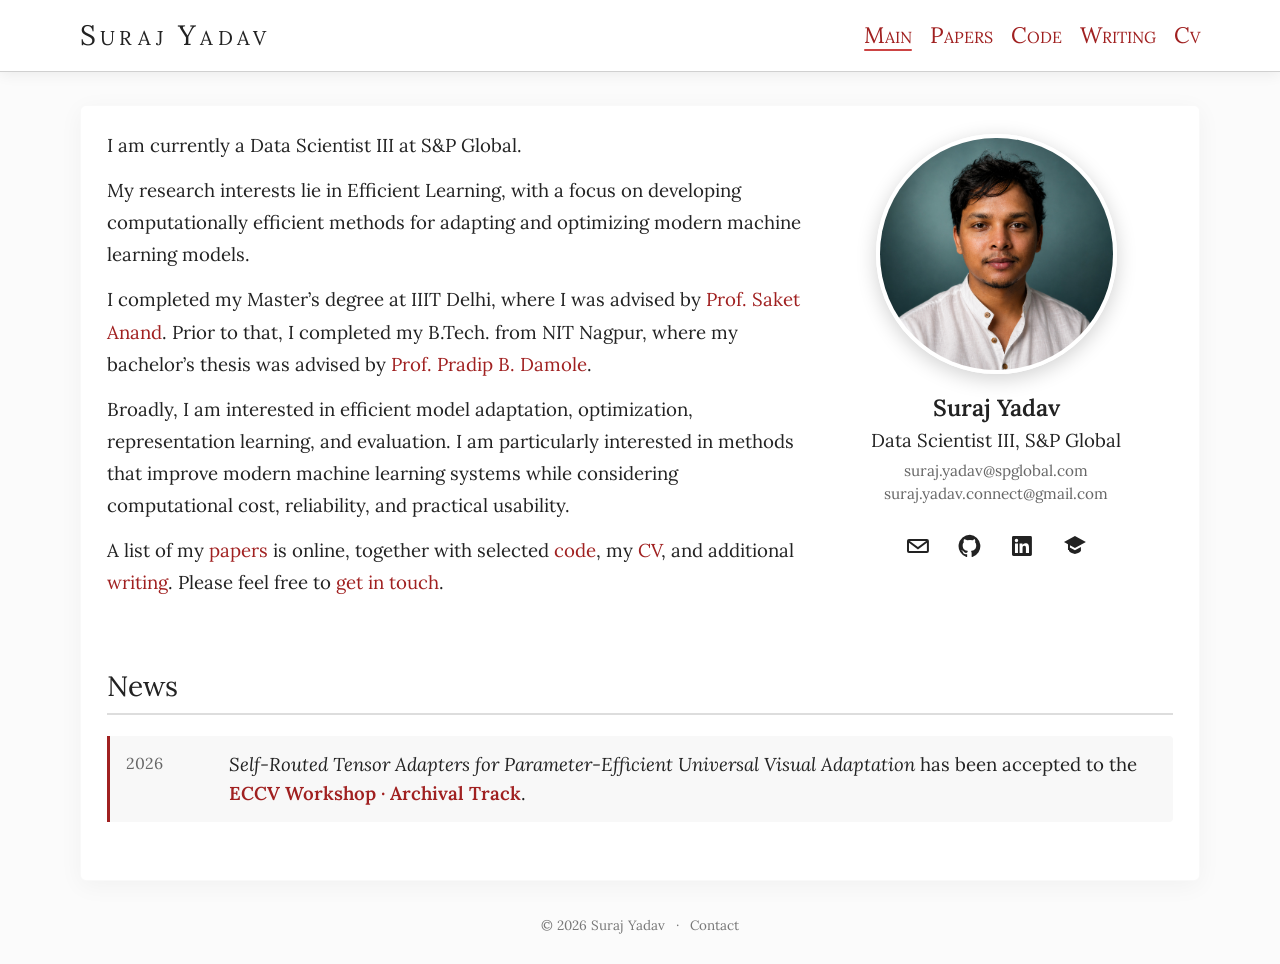
==== index.html @ 041cc7b1 "Update personal research website" ====
<!doctype html>
<html lang="en">
<head>
  <meta charset="UTF-8" />
  <meta name="viewport" content="width=device-width, initial-scale=1.0" />
  <meta name="description" content="Suraj Yadav — Data Scientist III at S&amp;P Global researching efficient machine learning." />
  <title>Suraj Yadav</title>
  <link rel="stylesheet" href="style.css" />
</head>
<body>
<div class="page">
  <script src="header.js"></script>

  <main>
    <section class="home-intro" aria-label="About Suraj Yadav">
      <aside class="home-profile" aria-label="Profile">
        <div class="profile-card">
          <img src="photo.jpg" alt="Suraj Yadav" />
          <strong>Suraj Yadav</strong><br />
          <span class="profile-role">Data Scientist III, S&amp;P Global</span><br />
          <div class="profile-emails">
            <a class="profile-email" href="mailto:suraj.yadav@spglobal.com">suraj.yadav@spglobal.com</a>
            <a class="profile-email" href="mailto:suraj.yadav.connect@gmail.com">suraj.yadav.connect@gmail.com</a>
          </div>

          <div class="profile-links" aria-label="Contact links">
            <a href="mailto:suraj.yadav.connect@gmail.com" aria-label="Email Suraj" data-label="Email">
              <svg viewBox="0 0 24 24" aria-hidden="true"><path d="M3 5h18a2 2 0 0 1 2 2v10a2 2 0 0 1-2 2H3a2 2 0 0 1-2-2V7a2 2 0 0 1 2-2Zm9 8.1L20.2 7H3.8L12 13.1Zm0 2.4L3 8.8V17h18V8.8l-9 6.7Z"/></svg>
            </a>
            <a href="https://github.com/surajyadav-research" target="_blank" rel="noopener noreferrer" aria-label="Suraj on GitHub" data-label="GitHub">
              <svg viewBox="0 0 24 24" aria-hidden="true"><path d="M12 .7a11.5 11.5 0 0 0-3.6 22.4c.6.1.8-.2.8-.6v-2.2c-3.3.7-4-1.4-4-1.4-.5-1.4-1.3-1.7-1.3-1.7-1.1-.7.1-.7.1-.7 1.2.1 1.8 1.2 1.8 1.2 1.1 1.8 2.8 1.3 3.5 1 .1-.8.4-1.3.8-1.6-2.6-.3-5.4-1.3-5.4-5.7 0-1.3.5-2.3 1.2-3.1-.1-.3-.5-1.5.1-3.1 0 0 1-.3 3.2 1.2a11 11 0 0 1 5.8 0C15.8 4.9 17 5.2 17 5.2c.6 1.6.2 2.8.1 3.1.8.8 1.2 1.8 1.2 3.1 0 4.4-2.7 5.4-5.4 5.7.4.4.8 1.1.8 2.2v3.2c0 .4.2.7.8.6A11.5 11.5 0 0 0 12 .7Z"/></svg>
            </a>
            <a href="https://www.linkedin.com/in/suraj-yadav-2b3870202/" target="_blank" rel="noopener noreferrer" aria-label="Suraj on LinkedIn" data-label="LinkedIn">
              <svg viewBox="0 0 24 24" aria-hidden="true"><path d="M20.5 2H3.5A1.5 1.5 0 0 0 2 3.5v17A1.5 1.5 0 0 0 3.5 22h17a1.5 1.5 0 0 0 1.5-1.5v-17A1.5 1.5 0 0 0 20.5 2ZM8 19H5V9.5h3V19ZM6.5 8.2A1.75 1.75 0 1 1 6.5 4.7a1.75 1.75 0 0 1 0 3.5ZM19 19h-3v-4.6c0-1.1 0-2.5-1.6-2.5s-1.8 1.2-1.8 2.4V19h-3V9.5h2.9v1.3h.1a3.2 3.2 0 0 1 2.9-1.6c3.1 0 3.6 2 3.6 4.7V19Z"/></svg>
            </a>
            <a href="https://scholar.google.com/citations?user=UGjOBC4AAAAJ&amp;hl=en" target="_blank" rel="noopener noreferrer" aria-label="Suraj on Google Scholar" data-label="Scholar">
              <svg viewBox="0 0 24 24" aria-hidden="true"><path d="M12 2 1 8l4 2.2V16h2v-4.7L12 14l11-6-11-6Zm-6 11v4.2C7.7 19 9.8 20 12 20s4.3-1 6-2.8V13l-6 3.3L6 13Z"/></svg>
            </a>
          </div>
        </div>
      </aside>

      <div class="prose">
        <p>I am currently a Data Scientist III at S&amp;P Global.</p>
        <p>My research interests lie in Efficient Learning, with a focus on developing computationally efficient methods for adapting and optimizing modern machine learning models.</p>
        <p>I completed my Master’s degree at IIIT Delhi, where I was advised by <a href="https://www.iiitd.ac.in/anands" target="_blank" rel="noopener noreferrer">Prof. Saket Anand</a>. Prior to that, I completed my B.Tech. from NIT Nagpur, where my bachelor’s thesis was advised by <a href="https://vnit.ac.in/engineering/chemical/dr-pradip-b-damole/" target="_blank" rel="noopener noreferrer">Prof. Pradip B. Damole</a>.</p>
        <p>Broadly, I am interested in efficient model adaptation, optimization, representation learning, and evaluation. I am particularly interested in methods that improve modern machine learning systems while considering computational cost, reliability, and practical usability.</p>
        <p>A list of my <a href="research.html">papers</a> is online, together with selected <a href="code.html">code</a>, my <a href="cv.html">CV</a>, and additional <a href="writing.html">writing</a>. Please feel free to <a href="contact.html">get in touch</a>.</p>
      </div>
    </section>

    <section class="section home-news" aria-labelledby="news-heading">
      <h2 class="section-label" id="news-heading">News</h2>
      <ul class="news-list">
        <li>
          <time datetime="2026">2026</time>
          <span><em>Self-Routed Tensor Adapters for Parameter-Efficient Universal Visual Adaptation</em> has been accepted to the <strong class="news-conference">ECCV Workshop · Archival Track</strong>.</span>
        </li>
      </ul>
    </section>
  </main>
</div>
</body>
</html>
---- style.css ----
@import url('https://fonts.googleapis.com/css2?family=Lora:ital,wght@0,400;0,600;1,400&display=swap');

:root {
  --paper: #fbfbfb; --panel: #f8f8f8; --ink: #222; --ink-lt: #333;
  --ink-muted: #666; --rule: #d0d0d0; --accent: #a02020;
  --accent-hover: #c03030; --cream: #fefefe; --cream-dk: #ededed;
  --serif: "Lora", Georgia, serif; --display: "Lora", Georgia, serif;
  --mono: ui-monospace, SFMono-Regular, Menlo, Consolas, monospace;
}

*, *::before, *::after { box-sizing: border-box; }
html { scroll-behavior: smooth; }
body { margin: 0; background: var(--paper); color: var(--ink); font-family: var(--serif); font-size: 14pt; line-height: 1.7; text-rendering: optimizeLegibility; }
a { color: var(--accent); text-decoration: none; }
a:hover { color: var(--accent-hover); }
a:focus-visible, button:focus-visible { outline: 3px solid rgba(160,32,32,.28); outline-offset: 4px; border-radius: 2px; }
img, video { max-width: 100%; }
.page { width: 100%; }
.sr-only { position: absolute; width: 1px; height: 1px; padding: 0; margin: -1px; overflow: hidden; clip: rect(0,0,0,0); white-space: nowrap; border: 0; }

.site-header { width: 100%; min-height: 1.5em; padding: 1em 1.25em; background: rgba(255,255,255,.96); border-bottom: 1px solid var(--rule); box-shadow: 0 2px 14px rgba(0,0,0,.07); position: relative; z-index: 10; }
.site-header-inner { max-width: 60em; margin: 0 auto; display: flex; align-items: center; justify-content: space-between; gap: 2rem; }
.masthead-name { color: var(--ink); font-family: var(--serif); font-size: 1.5em; font-variant: small-caps; letter-spacing: .15em; line-height: 1.2; white-space: nowrap; }
.masthead-name em { color: inherit; font-style: normal; }
.masthead-tagline, .masthead-meta, .top-rule, .top-rule-thin { display: none; }
.site-nav { display: flex; gap: .8em; font-family: var(--serif); font-size: 1.2em; font-variant: small-caps; line-height: 1.2; }
.site-nav a { color: var(--accent); position: relative; }
.site-nav a::before { content: ""; position: absolute; left: 0; bottom: -2px; width: 100%; height: 2px; background: #c44; transform: scaleX(0); transition: transform .3s ease; }
.site-nav a:hover::before, .site-nav a.active::before { transform: scaleX(.99); }
.nav-toggle { display: none; }

main { max-width: 60em; margin: 1.75em auto 0; padding: 1.25em 1.4em 1.6em; background: #fff; border: 1px solid rgba(0,0,0,.025); border-radius: 6px; box-shadow: 0 5px 24px rgba(0,0,0,.045); min-height: 60vh; }
.section { padding: .3em 0 1.5em; }
.section + .section { margin-top: 1.3em; }
.section-label { border-bottom: 2px solid #ddd; padding: .2em 0 .45em; margin-bottom: .75em; font-family: var(--serif); font-size: 1.5em; font-weight: 400; line-height: 1; }
.section-label::after { display: none; }
.prose { max-width: none; color: var(--ink); font-size: 1em; line-height: 1.72; font-style: normal; }
.prose p, p { margin-top: 0; margin-bottom: .7em; }
.prose p + p { text-indent: 0; }
.prose.drop-cap p:first-child::first-letter { all: unset; }

.home-profile { width: 18em; float: right; margin: 0 0 1.25em 1.5em; padding-left: 10px; }
.profile-card { width: 16em; padding: .25em .5em .65em; text-align: center; overflow-wrap: anywhere; }
.profile-card img { display: block; width: 86%; aspect-ratio: 1; object-fit: cover; object-position: center 30%; border: 4px solid #fff; border-radius: 50%; box-shadow: 0 5px 20px rgba(0,0,0,.18); margin: 0 auto .8em; }
.profile-card strong { display: inline-block; margin-top: .1em; font-family: var(--serif); font-size: 1.25em; font-weight: 600; line-height: 1.35; }
.profile-role { font: inherit; white-space: nowrap; }
.profile-emails { margin-top: .18em; }
.profile-email { display: block; color: var(--ink-muted); font-size: .82em; line-height: 1.5; }
.profile-email:hover { color: var(--accent); }
.profile-links { display: flex; align-items: center; justify-content: center; gap: .6em; margin-top: .65em; padding-top: .35em; }
.profile-links a { position: relative; display: grid; place-items: center; width: 2.2em; height: 2.2em; color: var(--ink); border-radius: 50%; transition: color .18s ease, background-color .18s ease, transform .18s ease; }
.profile-links a:hover { color: #fff; background: var(--accent); transform: translateY(-2px); }
.profile-links svg { width: 1.28em; height: 1.28em; fill: currentColor; }
.profile-links a::after { content: attr(data-label); position: absolute; left: 50%; bottom: calc(100% + .5em); transform: translate(-50%, 4px); padding: .22em .5em; color: #fff; background: var(--ink); border-radius: 3px; font-family: var(--serif); font-size: .62em; font-variant: normal; line-height: 1.3; white-space: nowrap; opacity: 0; visibility: hidden; transition: opacity .15s ease, transform .15s ease; pointer-events: none; }
.profile-links a:hover::after, .profile-links a:focus-visible::after { opacity: 1; visibility: visible; transform: translate(-50%, 0); }
.home-intro::after { content: ""; display: table; clear: both; }
.home-intro { min-height: 18em; }

.page-intro { max-width: 48em; margin-bottom: 1.4em; color: var(--ink-lt); }
.list-entry { max-width: 52em; padding: .85em 0 1.15em; border-bottom: 1px solid #ddd; }
.list-entry:last-child { border-bottom: 0; }
.list-entry h2 { margin: 0 0 .15em; font-size: 1.05em; font-weight: 600; }
.list-entry p { margin-bottom: .35em; }
.entry-meta, .dated-entry time { color: var(--ink-muted); font-size: .82em; }
.pending-link { color: var(--ink-muted); font-size: .8em; font-style: italic; }
.dated-entry { display: grid; grid-template-columns: 8em 1fr; gap: 1em; }

.dummy-badge { display: inline-block; margin-bottom: .35em; padding: .06em .48em; color: #6a5715; background: #fff3b5; border: 1px solid #e2ce74; border-radius: 3px; font-family: var(--mono); font-size: .58em; font-weight: 600; letter-spacing: .06em; text-transform: uppercase; vertical-align: middle; }
.year-index { display: flex; align-items: center; flex-wrap: wrap; gap: .65em; margin: 1.2em 0 1.6em; padding: .6em .75em; background: var(--panel); border: 1px solid #e6e6e6; border-radius: 4px; font-size: .86em; }
.year-index span { color: var(--ink-muted); font-variant: small-caps; letter-spacing: .04em; }
.year-index a { padding: .08em .35em; }
.publication-year { scroll-margin-top: 1.5em; }
.publication-year > h2 { margin: 1em 0 .25em; padding-bottom: .25em; border-bottom: 1px solid var(--rule); font-size: 1.25em; font-weight: 400; }
.publication-entry, .code-entry { position: relative; padding: 1em 0 1.25em; border-bottom: 1px solid #e5e5e5; }
.publication-entry { padding-right: 2.7em; }
.publication-entry h3, .code-entry h2, .talk-entry h2, .writing-entry h2 { margin: 0 0 .18em; font-size: 1.04em; line-height: 1.45; }
.publication-entry p, .code-entry p, .talk-entry p, .writing-entry p { margin-bottom: .45em; }
.publication-venue { font-style: italic; }
.publication-authors { color: var(--ink-muted); font-size: .88em; }
.entry-links { display: flex; flex-wrap: wrap; gap: .8em; margin-top: .55em; font-size: .78em; }
.entry-links span { color: var(--ink-muted); font-style: italic; }
.entry-links .primary-paper-link { font-weight: 600; }
.paper-abstract { margin: .7em 0 .9em; }
.paper-abstract summary { position: absolute; top: 1em; right: 0; display: grid; place-items: center; width: 2em; height: 2em; color: var(--accent); background: #fff; border: 1px solid var(--rule); border-radius: 50%; cursor: pointer; list-style: none; transition: color .18s ease, border-color .18s ease, background-color .18s ease, transform .18s ease; }
.paper-abstract summary::-webkit-details-marker { display: none; }
.paper-abstract summary::before { content: "+"; font-family: var(--mono); font-size: 1.15em; line-height: 1; }
.paper-abstract[open] summary::before { content: "−"; }
.paper-abstract summary:hover { color: #fff; background: var(--accent); border-color: var(--accent); transform: translateY(-1px); }
.paper-abstract-content { margin-top: .75em; padding: .7em .8em .25em; background: #fafafa; border-left: 2px solid var(--rule); font-size: .86em; line-height: 1.65; }
.paper-abstract-content h4 { margin: 0 0 .35em; font-size: .88em; font-variant: small-caps; letter-spacing: .04em; }
.paper-abstract-content p:last-child { margin-bottom: .35em; }
.scholar-link { margin-top: 1.4em; }
.entry-heading { display: flex; align-items: baseline; justify-content: space-between; gap: 1em; }
.project-facts { display: flex; flex-wrap: wrap; gap: .5em 1.5em; margin: .75em 0; }
.project-facts div { min-width: 8em; }
.project-facts dt { color: var(--ink-muted); font-size: .7em; font-variant: small-caps; letter-spacing: .06em; }
.project-facts dd { margin: 0; font-size: .84em; }
.code-entry--featured { max-width: 52em; padding: .35em 2.7em 1.25em 0; }
.cv-empty { max-width: 34em; margin: 1em auto; padding: 2em; color: var(--ink-muted); background: var(--panel); border: 1px dashed var(--rule); border-radius: 5px; text-align: center; }
.writing-empty { padding: 2.5em 0 3em; color: var(--rule); font-size: 1.5em; text-align: center; }
.talk-entry, .writing-entry { display: grid; grid-template-columns: 8em 1fr; gap: 1.2em; padding: 1em 0 1.25em; border-bottom: 1px solid #e5e5e5; }
.talk-entry:last-child, .writing-entry:last-child, .code-entry:last-child { border-bottom: 0; }
.talk-date span { display: block; font-size: .92em; }
.talk-date small, .writing-entry time { color: var(--ink-muted); font-size: .72em; line-height: 1.45; }

.now-grid { display: grid; grid-template-columns: 1fr 1fr; gap: 1.2em 2em; }
.now-item-label { font-weight: 600; margin-bottom: .15em; }
.now-item-content { color: var(--ink); font-size: .95em; line-height: 1.65; }
.topic { color: inherit; }
.timeline, .paper-list, .news-list { list-style: none; margin: 0; padding: 0; }
.home-news { clear: both; margin-top: 1.4em; }
.news-list li { display: grid; grid-template-columns: 4.5em 1fr; gap: 1em; padding: .75em .85em; background: var(--panel); border-left: 3px solid var(--accent); border-bottom: 1px solid #eee; border-radius: 0 4px 4px 0; }
.news-list li:last-child { border-bottom: 0; }
.news-list time { color: var(--ink-muted); font-size: .85em; }
.news-list span { line-height: 1.55; }
.news-conference { color: var(--accent); font-weight: 600; }
.tl-item { display: grid; grid-template-columns: 9em 1fr; gap: 1em; padding: .55em 0 1em; border-bottom: 1px solid #eee; }
.tl-dot { display: none; }
.tl-year { color: var(--ink-muted); font-size: .83em; text-align: right; }
.tl-role { font-weight: 600; line-height: 1.4; }
.tl-org { color: var(--accent); font-size: .88em; }
.tl-desc { color: var(--ink-lt); font-size: .9em; line-height: 1.55; }

.paper-list li { display: grid; grid-template-columns: 4em 1fr; gap: 1em; padding: .85em 0 1.1em; border-bottom: 1px solid #e5e5e5; }
.paper-list li:last-child { border-bottom: 0; }
.paper-year { color: var(--ink-muted); font-size: .85em; }
.paper-title { font-size: 1em; font-weight: 600; line-height: 1.5; }
.paper-meta { color: var(--ink-muted); font-size: .86em; line-height: 1.55; }

.contact-block { max-width: 38em; }
.contact-line { display: grid; grid-template-columns: 7em 1fr; padding: .35em 0; border-bottom: 1px solid #eee; }
.contact-key { color: var(--ink-muted); }
.text-link { font-size: .9em; }
.text-link-muted { color: var(--ink-muted); }
.site-footer { max-width: 60em; margin: 0 auto; padding: 2.5em 1em 2em; color: #777; font-size: .72em; text-align: center; }
.site-footer a { color: #777; }
.site-footer a:hover { color: var(--accent); }
.footer-ornament { margin: 0 .8em; }

@media (max-width: 40em) {
  body { font-size: 12pt; }
  .site-header { padding: .9em 1em; }
  .site-header-inner { align-items: center; position: relative; }
  .masthead-name { font-size: 1.25em; letter-spacing: .1em; }
  .nav-toggle { display: flex; width: 2.4em; height: 2.4em; padding: .48em; border: 0; border-radius: 4px; background: transparent; flex-direction: column; justify-content: space-around; cursor: pointer; }
  .nav-toggle span:not(.sr-only) { display: block; width: 100%; height: 2px; background: var(--ink); transition: transform .2s ease, opacity .2s ease; }
  .nav-toggle[aria-expanded="true"] span:nth-child(1) { transform: translateY(6px) rotate(45deg); }
  .nav-toggle[aria-expanded="true"] span:nth-child(2) { opacity: 0; }
  .nav-toggle[aria-expanded="true"] span:nth-child(3) { transform: translateY(-6px) rotate(-45deg); }
  .site-nav { display: none; position: absolute; top: calc(100% + .9em); right: 0; min-width: 10em; padding: .55em .75em; gap: 0; background: #fff; border: 1px solid var(--rule); border-radius: 4px; box-shadow: 0 8px 24px rgba(0,0,0,.12); font-size: 1em; }
  .site-nav.is-open { display: flex; flex-direction: column; }
  .site-nav a { padding: .35em .25em; }
  .site-nav a::before { bottom: .25em; }
  main { margin-top: .8em; padding: .85em 1em 1.2em; border: 0; border-radius: 0; box-shadow: none; }
  .home-profile { float: none; width: 100%; margin: 0 0 1.2em; padding: 0; }
  .profile-card { width: 100%; padding: .8em; }
  .profile-card img { width: min(12em, 65vw); margin: 0 auto .6em; }
  .profile-role { white-space: normal; }
  .dated-entry { grid-template-columns: 1fr; gap: .1em; }
  .talk-entry, .writing-entry { grid-template-columns: 1fr; gap: .25em; }
  .entry-heading { align-items: flex-start; }
  .project-facts { display: grid; grid-template-columns: 1fr 1fr; }
  .now-grid { grid-template-columns: 1fr; }
  .tl-item, .paper-list li, .news-list li { grid-template-columns: 1fr; gap: .1em; }
  .tl-year { text-align: left; }
}

@media (min-width: 40.01em) and (max-width: 68em) {
  .site-header-inner, main { max-width: calc(100% - 2em); }
}

@media (prefers-reduced-motion: reduce) { *, *::before, *::after { scroll-behavior: auto !important; transition: none !important; } }
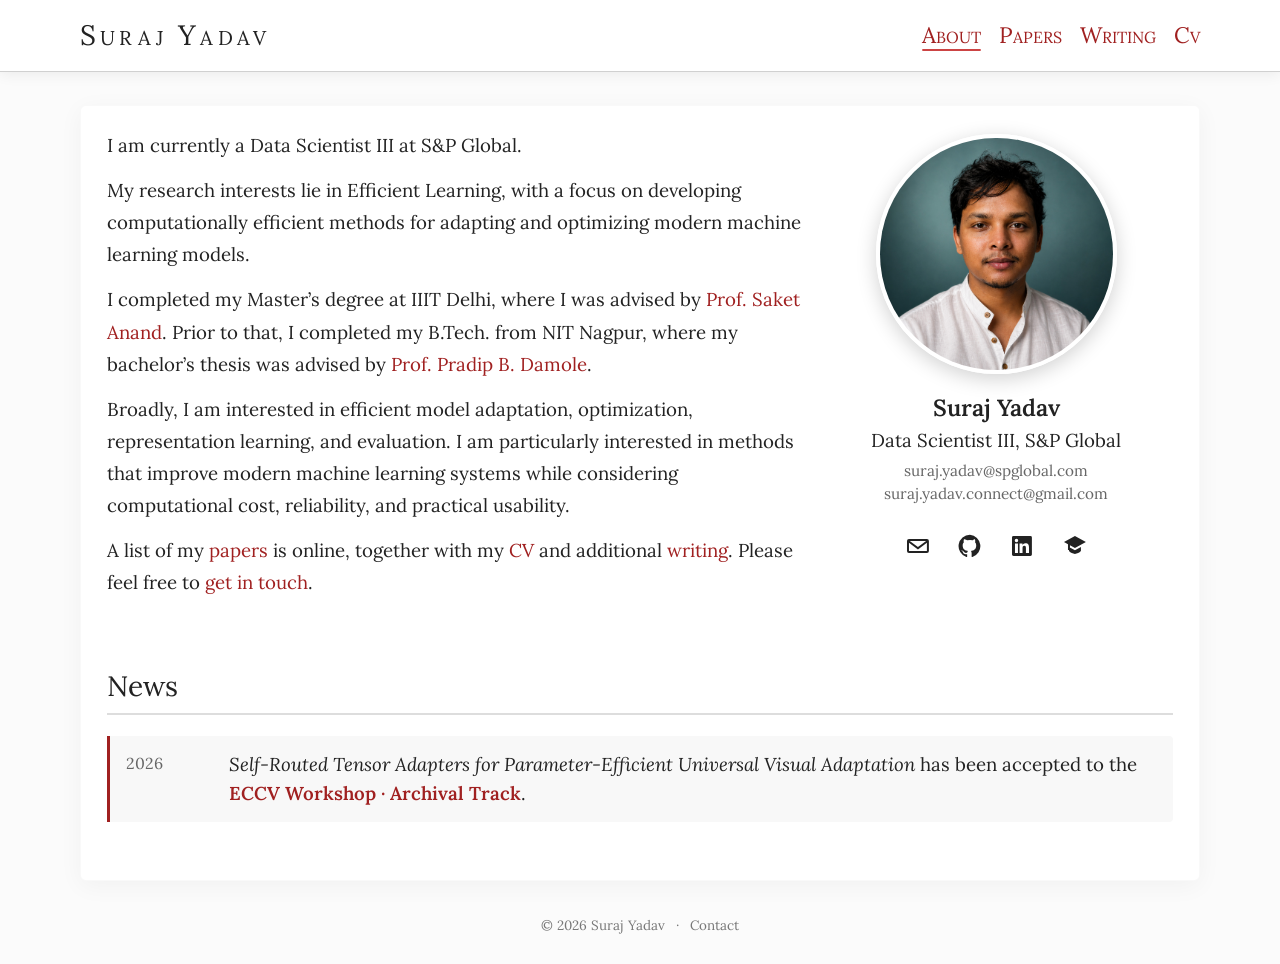
==== commit 012561bf: "new updates" ====
--- a/index.html
+++ b/index.html
@@ -45,7 +45,7 @@
         <p>My research interests lie in Efficient Learning, with a focus on developing computationally efficient methods for adapting and optimizing modern machine learning models.</p>
         <p>I completed my Master’s degree at IIIT Delhi, where I was advised by <a href="https://www.iiitd.ac.in/anands" target="_blank" rel="noopener noreferrer">Prof. Saket Anand</a>. Prior to that, I completed my B.Tech. from NIT Nagpur, where my bachelor’s thesis was advised by <a href="https://vnit.ac.in/engineering/chemical/dr-pradip-b-damole/" target="_blank" rel="noopener noreferrer">Prof. Pradip B. Damole</a>.</p>
         <p>Broadly, I am interested in efficient model adaptation, optimization, representation learning, and evaluation. I am particularly interested in methods that improve modern machine learning systems while considering computational cost, reliability, and practical usability.</p>
-        <p>A list of my <a href="research.html">papers</a> is online, together with selected <a href="code.html">code</a>, my <a href="cv.html">CV</a>, and additional <a href="writing.html">writing</a>. Please feel free to <a href="contact.html">get in touch</a>.</p>
+        <p>A list of my <a href="research.html">papers</a> is online, together with my <a href="cv.html">CV</a> and additional <a href="writing.html">writing</a>. Please feel free to <a href="contact.html">get in touch</a>.</p>
       </div>
     </section>
 
--- a/style.css
+++ b/style.css
@@ -71,10 +71,10 @@
 .year-index a { padding: .08em .35em; }
 .publication-year { scroll-margin-top: 1.5em; }
 .publication-year > h2 { margin: 1em 0 .25em; padding-bottom: .25em; border-bottom: 1px solid var(--rule); font-size: 1.25em; font-weight: 400; }
-.publication-entry, .code-entry { position: relative; padding: 1em 0 1.25em; border-bottom: 1px solid #e5e5e5; }
+.publication-entry { position: relative; padding: 1em 0 1.25em; border-bottom: 1px solid #e5e5e5; }
 .publication-entry { padding-right: 2.7em; }
-.publication-entry h3, .code-entry h2, .talk-entry h2, .writing-entry h2 { margin: 0 0 .18em; font-size: 1.04em; line-height: 1.45; }
-.publication-entry p, .code-entry p, .talk-entry p, .writing-entry p { margin-bottom: .45em; }
+.publication-entry h3, .talk-entry h2, .writing-entry h2 { margin: 0 0 .18em; font-size: 1.04em; line-height: 1.45; }
+.publication-entry p, .talk-entry p, .writing-entry p { margin-bottom: .45em; }
 .publication-venue { font-style: italic; }
 .publication-authors { color: var(--ink-muted); font-size: .88em; }
 .entry-links { display: flex; flex-wrap: wrap; gap: .8em; margin-top: .55em; font-size: .78em; }
@@ -90,16 +90,10 @@
 .paper-abstract-content h4 { margin: 0 0 .35em; font-size: .88em; font-variant: small-caps; letter-spacing: .04em; }
 .paper-abstract-content p:last-child { margin-bottom: .35em; }
 .scholar-link { margin-top: 1.4em; }
-.entry-heading { display: flex; align-items: baseline; justify-content: space-between; gap: 1em; }
-.project-facts { display: flex; flex-wrap: wrap; gap: .5em 1.5em; margin: .75em 0; }
-.project-facts div { min-width: 8em; }
-.project-facts dt { color: var(--ink-muted); font-size: .7em; font-variant: small-caps; letter-spacing: .06em; }
-.project-facts dd { margin: 0; font-size: .84em; }
-.code-entry--featured { max-width: 52em; padding: .35em 2.7em 1.25em 0; }
 .cv-empty { max-width: 34em; margin: 1em auto; padding: 2em; color: var(--ink-muted); background: var(--panel); border: 1px dashed var(--rule); border-radius: 5px; text-align: center; }
 .writing-empty { padding: 2.5em 0 3em; color: var(--rule); font-size: 1.5em; text-align: center; }
 .talk-entry, .writing-entry { display: grid; grid-template-columns: 8em 1fr; gap: 1.2em; padding: 1em 0 1.25em; border-bottom: 1px solid #e5e5e5; }
-.talk-entry:last-child, .writing-entry:last-child, .code-entry:last-child { border-bottom: 0; }
+.talk-entry:last-child, .writing-entry:last-child { border-bottom: 0; }
 .talk-date span { display: block; font-size: .92em; }
 .talk-date small, .writing-entry time { color: var(--ink-muted); font-size: .72em; line-height: 1.45; }
 
@@ -158,8 +152,6 @@
   .profile-role { white-space: normal; }
   .dated-entry { grid-template-columns: 1fr; gap: .1em; }
   .talk-entry, .writing-entry { grid-template-columns: 1fr; gap: .25em; }
-  .entry-heading { align-items: flex-start; }
-  .project-facts { display: grid; grid-template-columns: 1fr 1fr; }
   .now-grid { grid-template-columns: 1fr; }
   .tl-item, .paper-list li, .news-list li { grid-template-columns: 1fr; gap: .1em; }
   .tl-year { text-align: left; }
